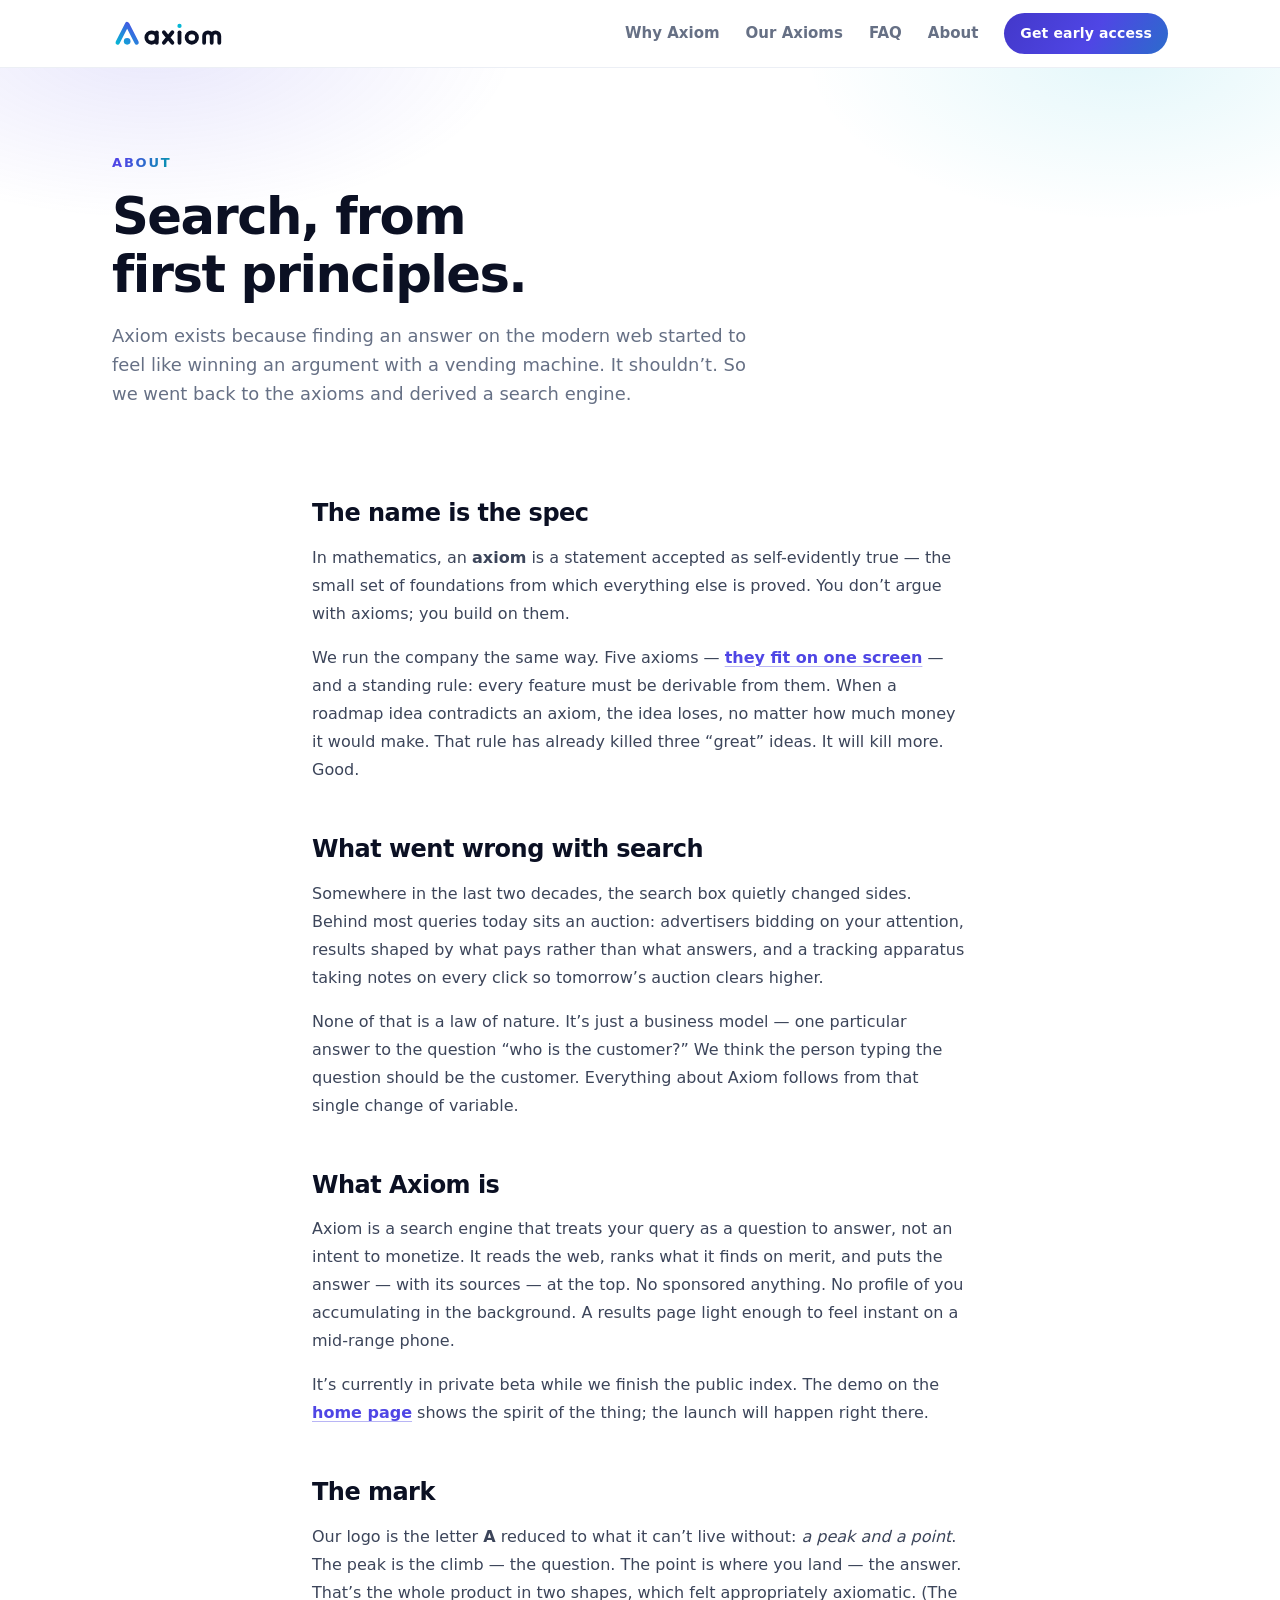
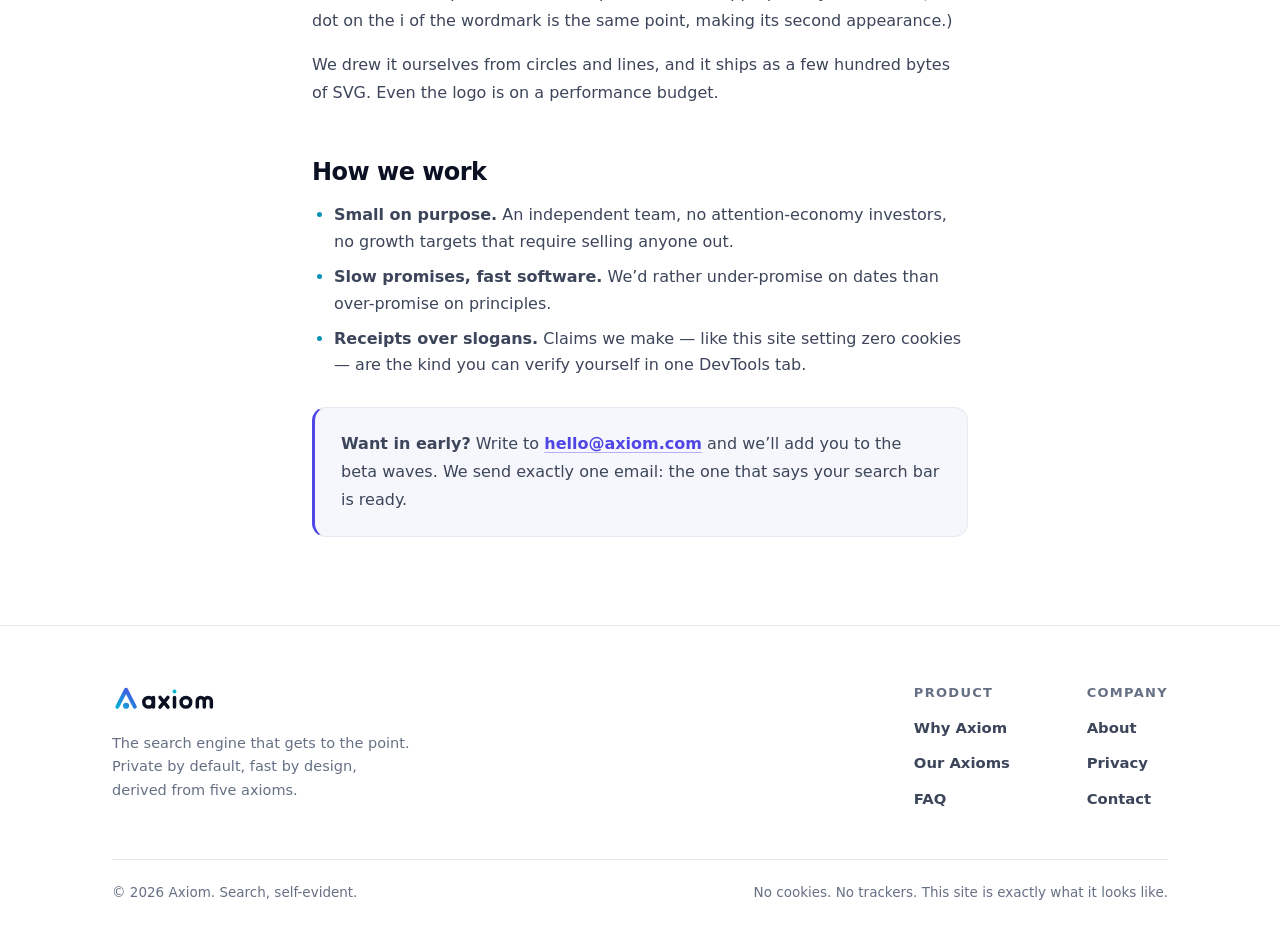
==== about/index.html @ 65737610 "Build axiom.com marketing site with original brand and SEO best practices - Original Axiom mark (a p" ====
<!DOCTYPE html>
<html lang="en">
<head>
  <meta charset="utf-8">
  <meta name="viewport" content="width=device-width, initial-scale=1">

  <title>About Axiom — Search Built From First Principles</title>
  <meta name="description" content="Axiom is a private search engine derived from five axioms: answers first, attention unsold, privacy by default, speed as respect, rank earned. Meet the idea.">
  <link rel="canonical" href="https://axiom.com/about/">
  <meta name="robots" content="index, follow, max-snippet:-1, max-image-preview:large">

  <meta name="theme-color" content="#ffffff" media="(prefers-color-scheme: light)">
  <meta name="theme-color" content="#0b1023" media="(prefers-color-scheme: dark)">

  <meta property="og:type" content="website">
  <meta property="og:site_name" content="Axiom">
  <meta property="og:locale" content="en_US">
  <meta property="og:url" content="https://axiom.com/about/">
  <meta property="og:title" content="About Axiom — Search Built From First Principles">
  <meta property="og:description" content="Axiom is a private search engine derived from five axioms: answers first, attention unsold, privacy by default, speed as respect, rank earned.">
  <meta property="og:image" content="https://axiom.com/assets/og-image.png">
  <meta property="og:image:width" content="1200">
  <meta property="og:image:height" content="630">
  <meta property="og:image:alt" content="Axiom logo — a peak with a point — and the tagline: the search engine that gets to the point.">
  <meta name="twitter:card" content="summary_large_image">
  <meta name="twitter:title" content="About Axiom — Search Built From First Principles">
  <meta name="twitter:description" content="A private search engine derived from five axioms. Meet the idea.">
  <meta name="twitter:image" content="https://axiom.com/assets/og-image.png">

  <link rel="icon" href="../assets/favicon.svg" type="image/svg+xml">
  <link rel="icon" href="../assets/favicon-32.png" type="image/png" sizes="32x32">
  <link rel="apple-touch-icon" href="../assets/apple-touch-icon.png">
  <link rel="manifest" href="../site.webmanifest">
  <link rel="search" href="../opensearch.xml" type="application/opensearchdescription+xml" title="Axiom">

  <link rel="stylesheet" href="../assets/site.css">

  <script type="application/ld+json">
  {
    "@context": "https://schema.org",
    "@graph": [
      {
        "@type": "AboutPage",
        "@id": "https://axiom.com/about/#webpage",
        "url": "https://axiom.com/about/",
        "name": "About Axiom — Search Built From First Principles",
        "description": "Axiom is a private search engine derived from five axioms: answers first, attention unsold, privacy by default, speed as respect, rank earned.",
        "isPartOf": { "@id": "https://axiom.com/#website" },
        "about": { "@id": "https://axiom.com/#org" }
      },
      {
        "@type": "BreadcrumbList",
        "itemListElement": [
          { "@type": "ListItem", "position": 1, "name": "Home", "item": "https://axiom.com/" },
          { "@type": "ListItem", "position": 2, "name": "About", "item": "https://axiom.com/about/" }
        ]
      }
    ]
  }
  </script>
</head>
<body>
  <a class="skip-link" href="#main">Skip to content</a>

  <header class="site-header">
    <div class="container">
      <a class="brand" href="../" aria-label="Axiom — home">
        <svg viewBox="0 0 238 57" aria-hidden="true" focusable="false">
          <defs>
            <linearGradient id="g-nav" x1="12" y1="52" x2="52" y2="8" gradientUnits="userSpaceOnUse">
              <stop offset="0" stop-color="#06b6d4"/><stop offset="1" stop-color="#4f46e5"/>
            </linearGradient>
          </defs>
          <path d="M12 47.5 L32 8.5 L52 47.5" fill="none" stroke="url(#g-nav)" stroke-width="9" stroke-linecap="round" stroke-linejoin="round"/>
          <circle cx="32" cy="45" r="7" fill="url(#g-nav)"/>
          <g fill="none" stroke="currentColor" stroke-width="8" stroke-linecap="round" stroke-linejoin="round" transform="translate(68.5 0)">
            <circle cx="15" cy="37" r="11"/><path d="M26 26 V48"/>
            <path d="M41 26 L59 48 M59 26 L41 48"/>
            <path d="M74 26 V48"/>
            <circle cx="100" cy="37" r="11"/>
            <path d="M126 48 V34 A8 8 0 0 1 142 34 V48 M142 34 A8 8 0 0 1 158 34 V48"/>
          </g>
          <circle cx="142.5" cy="12.5" r="4.5" fill="#06b6d4"/>
        </svg>
      </a>
      <nav class="site-nav" aria-label="Main">
        <a class="nav-link" href="../#why">Why Axiom</a>
        <a class="nav-link" href="../#axioms">Our Axioms</a>
        <a class="nav-link" href="../#faq">FAQ</a>
        <a class="nav-link" href="./" aria-current="page">About</a>
        <a class="btn btn-sm" href="../#cta">Get early access</a>
      </nav>
    </div>
  </header>

  <main id="main">
    <div class="page-hero">
      <div class="container">
        <p class="kicker">About</p>
        <h1>Search, from first principles.</h1>
        <p class="lede">Axiom exists because finding an answer on the modern web started to feel like winning an argument with a vending machine. It shouldn&rsquo;t. So we went back to the axioms and derived a search engine.</p>
      </div>
    </div>

    <div class="container prose">
      <h2>The name is the spec</h2>
      <p>In mathematics, an <strong>axiom</strong> is a statement accepted as self-evidently true — the small set of foundations from which everything else is proved. You don&rsquo;t argue with axioms; you build on them.</p>
      <p>We run the company the same way. Five axioms — <a href="../#axioms">they fit on one screen</a> — and a standing rule: every feature must be derivable from them. When a roadmap idea contradicts an axiom, the idea loses, no matter how much money it would make. That rule has already killed three &ldquo;great&rdquo; ideas. It will kill more. Good.</p>

      <h2>What went wrong with search</h2>
      <p>Somewhere in the last two decades, the search box quietly changed sides. Behind most queries today sits an auction: advertisers bidding on your attention, results shaped by what pays rather than what answers, and a tracking apparatus taking notes on every click so tomorrow&rsquo;s auction clears higher.</p>
      <p>None of that is a law of nature. It&rsquo;s just a business model — one particular answer to the question &ldquo;who is the customer?&rdquo; We think the person typing the question should be the customer. Everything about Axiom follows from that single change of variable.</p>

      <h2>What Axiom is</h2>
      <p>Axiom is a search engine that treats your query as a question to answer, not an intent to monetize. It reads the web, ranks what it finds on merit, and puts the answer — with its sources — at the top. No sponsored anything. No profile of you accumulating in the background. A results page light enough to feel instant on a mid-range phone.</p>
      <p>It&rsquo;s currently in private beta while we finish the public index. The demo on the <a href="../">home page</a> shows the spirit of the thing; the launch will happen right there.</p>

      <h2>The mark</h2>
      <p>Our logo is the letter <strong>A</strong> reduced to what it can&rsquo;t live without: <em>a peak and a point</em>. The peak is the climb — the question. The point is where you land — the answer. That&rsquo;s the whole product in two shapes, which felt appropriately axiomatic. (The dot on the i of the wordmark is the same point, making its second appearance.)</p>
      <p>We drew it ourselves from circles and lines, and it ships as a few hundred bytes of SVG. Even the logo is on a performance budget.</p>

      <h2>How we work</h2>
      <ul>
        <li><strong>Small on purpose.</strong> An independent team, no attention-economy investors, no growth targets that require selling anyone out.</li>
        <li><strong>Slow promises, fast software.</strong> We&rsquo;d rather under-promise on dates than over-promise on principles.</li>
        <li><strong>Receipts over slogans.</strong> Claims we make — like this site setting zero cookies — are the kind you can verify yourself in one DevTools tab.</li>
      </ul>

      <div class="callout">
        <p><strong>Want in early?</strong> Write to <a href="mailto:hello@axiom.com?subject=Early%20access%20to%20Axiom">hello@axiom.com</a> and we&rsquo;ll add you to the beta waves. We send exactly one email: the one that says your search bar is ready.</p>
      </div>
    </div>
  </main>

  <footer class="site-footer">
    <div class="container">
      <div class="footer-top">
        <div class="footer-brand">
          <a class="brand" href="../" aria-label="Axiom — home">
            <svg viewBox="0 0 238 57" aria-hidden="true" focusable="false">
              <defs>
                <linearGradient id="g-foot" x1="12" y1="52" x2="52" y2="8" gradientUnits="userSpaceOnUse">
                  <stop offset="0" stop-color="#06b6d4"/><stop offset="1" stop-color="#4f46e5"/>
                </linearGradient>
              </defs>
              <path d="M12 47.5 L32 8.5 L52 47.5" fill="none" stroke="url(#g-foot)" stroke-width="9" stroke-linecap="round" stroke-linejoin="round"/>
              <circle cx="32" cy="45" r="7" fill="url(#g-foot)"/>
              <g fill="none" stroke="currentColor" stroke-width="8" stroke-linecap="round" stroke-linejoin="round" transform="translate(68.5 0)">
                <circle cx="15" cy="37" r="11"/><path d="M26 26 V48"/>
                <path d="M41 26 L59 48 M59 26 L41 48"/>
                <path d="M74 26 V48"/>
                <circle cx="100" cy="37" r="11"/>
                <path d="M126 48 V34 A8 8 0 0 1 142 34 V48 M142 34 A8 8 0 0 1 158 34 V48"/>
              </g>
              <circle cx="142.5" cy="12.5" r="4.5" fill="#06b6d4"/>
            </svg>
          </a>
          <p>The search engine that gets to the point. Private by default, fast by design, derived from five axioms.</p>
        </div>
        <nav class="footer-cols" aria-label="Footer">
          <div class="footer-col">
            <h4>Product</h4>
            <ul>
              <li><a href="../#why">Why Axiom</a></li>
              <li><a href="../#axioms">Our Axioms</a></li>
              <li><a href="../#faq">FAQ</a></li>
            </ul>
          </div>
          <div class="footer-col">
            <h4>Company</h4>
            <ul>
              <li><a href="./">About</a></li>
              <li><a href="../privacy/">Privacy</a></li>
              <li><a href="mailto:hello@axiom.com">Contact</a></li>
            </ul>
          </div>
        </nav>
      </div>
      <div class="footer-bottom">
        <p>&copy; 2026 Axiom. Search, self-evident.</p>
        <p>No cookies. No trackers. This site is exactly what it looks like.</p>
      </div>
    </div>
  </footer>
</body>
</html>
---- assets/site.css ----
/* ==========================================================================
   Axiom — axiom.com
   One small stylesheet, no frameworks, no external fonts.
   ========================================================================== */

:root {
  --bg: #ffffff;
  --bg-soft: #f5f7fc;
  --surface: #ffffff;
  --ink: #0b1023;
  --text: #3c455a;
  --muted: #667085;
  --line: #e5e9f2;
  --dot-grid: rgba(11, 16, 35, 0.16);

  --brand-a: #4f46e5; /* indigo */
  --brand-b: #0891b2; /* cyan-600 (contrast-safe for text) */
  --brand-b-bright: #06b6d4;
  --grad: linear-gradient(120deg, var(--brand-a), var(--brand-b-bright));
  /* Buttons keep white text readable: mostly indigo, cyan only kisses the edge */
  --grad-btn: linear-gradient(120deg, #4338ca, #4f46e5 55%, #0891b2 145%);
  --grad-text: linear-gradient(105deg, var(--brand-a) 20%, var(--brand-b) 90%);

  --ring: rgba(79, 70, 229, 0.28);
  --shadow-sm: 0 1px 2px rgba(11, 16, 35, 0.05);
  --shadow-md: 0 10px 34px rgba(11, 16, 35, 0.09);
  --shadow-brand: 0 10px 28px rgba(79, 70, 229, 0.28);

  --radius: 20px;
  --radius-pill: 999px;
  --header-h: 68px;

  --font: ui-sans-serif, system-ui, -apple-system, "Segoe UI", Roboto,
    "Helvetica Neue", Arial, sans-serif;
  --font-mono: ui-monospace, "SF Mono", SFMono-Regular, Menlo, Consolas,
    "Liberation Mono", monospace;

  color-scheme: light dark;
}

@media (prefers-color-scheme: dark) {
  :root {
    --bg: #0b1023;
    --bg-soft: #0e1530;
    --surface: #121a38;
    --ink: #f0f4fb;
    --text: #b9c3d8;
    --muted: #8b96ad;
    --line: #222c50;
    --dot-grid: rgba(148, 163, 184, 0.28);

    --brand-b: #22d3ee; /* brighten for dark bg */
    --grad-text: linear-gradient(105deg, #818cf8 10%, #22d3ee 90%);

    --ring: rgba(129, 140, 248, 0.35);
    --shadow-sm: 0 1px 2px rgba(0, 0, 0, 0.4);
    --shadow-md: 0 12px 40px rgba(0, 0, 0, 0.45);
    --shadow-brand: 0 10px 30px rgba(34, 211, 238, 0.16);
  }
}

/* Base ------------------------------------------------------------------- */

*,
*::before,
*::after {
  box-sizing: border-box;
}

html {
  -webkit-text-size-adjust: 100%;
}

@media (prefers-reduced-motion: no-preference) {
  html {
    scroll-behavior: smooth;
  }
}

body {
  margin: 0;
  background: var(--bg);
  color: var(--text);
  font-family: var(--font);
  font-size: 16px;
  line-height: 1.6;
  text-rendering: optimizeLegibility;
  -webkit-font-smoothing: antialiased;
}

h1, h2, h3, h4 {
  margin: 0;
  color: var(--ink);
  line-height: 1.15;
  letter-spacing: -0.022em;
  text-wrap: balance;
}

p {
  margin: 0;
}

a {
  color: inherit;
  text-decoration: none;
}

img, svg {
  display: block;
  max-width: 100%;
}

::selection {
  background: rgba(79, 70, 229, 0.18);
}

:focus-visible {
  outline: 2.5px solid var(--brand-a);
  outline-offset: 2px;
  border-radius: 6px;
}

section {
  scroll-margin-top: calc(var(--header-h) + 16px);
}

.container {
  max-width: 1120px;
  margin-inline: auto;
  padding-inline: clamp(20px, 5vw, 32px);
}

.sr-only {
  position: absolute;
  width: 1px;
  height: 1px;
  padding: 0;
  margin: -1px;
  overflow: hidden;
  clip: rect(0 0 0 0);
  white-space: nowrap;
  border: 0;
}

.skip-link {
  position: absolute;
  left: 16px;
  top: -48px;
  z-index: 100;
  background: var(--ink);
  color: var(--bg);
  padding: 10px 16px;
  border-radius: 10px;
  font-weight: 600;
  transition: top 0.15s ease;
}

.skip-link:focus {
  top: 12px;
}

/* Header ----------------------------------------------------------------- */

.site-header {
  position: sticky;
  top: 0;
  z-index: 50;
  height: var(--header-h);
  display: flex;
  align-items: center;
  background: color-mix(in srgb, var(--bg) 78%, transparent);
  -webkit-backdrop-filter: saturate(1.4) blur(12px);
  backdrop-filter: saturate(1.4) blur(12px);
  border-bottom: 1px solid color-mix(in srgb, var(--line) 72%, transparent);
}

.site-header .container {
  width: 100%;
  display: flex;
  align-items: center;
  justify-content: space-between;
  gap: 24px;
}

.brand {
  display: inline-flex;
  align-items: center;
  color: var(--ink);
}

.brand svg {
  height: 27px;
  width: auto;
}

.site-nav {
  display: flex;
  align-items: center;
  gap: 26px;
}

.site-nav .nav-link {
  font-size: 15px;
  font-weight: 600;
  color: var(--muted);
  transition: color 0.15s ease;
}

.site-nav .nav-link:hover {
  color: var(--ink);
}

@media (max-width: 720px) {
  .site-nav .nav-link {
    display: none; /* all destinations remain reachable via footer + in-page links */
  }
}

/* Buttons ---------------------------------------------------------------- */

.btn {
  display: inline-flex;
  align-items: center;
  justify-content: center;
  gap: 8px;
  padding: 12px 22px;
  border: 0;
  border-radius: var(--radius-pill);
  background: var(--grad-btn);
  color: #fff;
  font-family: inherit;
  font-size: 15.5px;
  font-weight: 650;
  letter-spacing: 0.01em;
  cursor: pointer;
  transition: transform 0.15s ease, box-shadow 0.2s ease, filter 0.2s ease;
}

.btn:hover {
  transform: translateY(-1px);
  box-shadow: var(--shadow-brand);
  filter: saturate(1.08);
}

.btn:active {
  transform: translateY(0);
}

.btn-sm {
  padding: 9px 16px;
  font-size: 14px;
}

.btn-ghost {
  background: transparent;
  color: var(--ink);
  border: 1.5px solid var(--line);
}

.btn-ghost:hover {
  box-shadow: none;
  border-color: color-mix(in srgb, var(--brand-a) 45%, var(--line));
}

.btn-light {
  background: #fff;
  color: #1e1b4b;
}

/* Hero ------------------------------------------------------------------- */

.hero {
  position: relative;
  padding: clamp(64px, 11vh, 112px) 0 88px;
  overflow: clip;
}

.hero::before {
  content: "";
  position: absolute;
  inset: 0;
  background-image: radial-gradient(circle, var(--dot-grid) 1.4px, transparent 1.4px);
  background-size: 26px 26px;
  -webkit-mask-image: radial-gradient(90% 75% at 50% 0%, #000 25%, transparent 78%);
  mask-image: radial-gradient(90% 75% at 50% 0%, #000 25%, transparent 78%);
  opacity: 0.5;
  pointer-events: none;
}

.hero::after {
  content: "";
  position: absolute;
  inset: 0;
  background:
    radial-gradient(640px 320px at 16% -4%, rgba(79, 70, 229, 0.16), transparent 70%),
    radial-gradient(560px 300px at 84% 0%, rgba(6, 182, 212, 0.14), transparent 70%);
  pointer-events: none;
}

.hero .container {
  position: relative;
  z-index: 1;
  display: flex;
  flex-direction: column;
  align-items: center;
  text-align: center;
}

.hero-badge {
  display: inline-flex;
  align-items: center;
  gap: 8px;
  padding: 7px 14px;
  border: 1px solid var(--line);
  border-radius: var(--radius-pill);
  background: color-mix(in srgb, var(--surface) 70%, transparent);
  font-size: 13.5px;
  font-weight: 600;
  color: var(--muted);
}

.hero-badge .pulse {
  width: 8px;
  height: 8px;
  border-radius: 50%;
  background: var(--brand-b-bright);
  box-shadow: 0 0 0 0 rgba(6, 182, 212, 0.5);
}

@media (prefers-reduced-motion: no-preference) {
  .hero-badge .pulse {
    animation: pulse 2.4s ease-out infinite;
  }

  @keyframes pulse {
    0% { box-shadow: 0 0 0 0 rgba(6, 182, 212, 0.45); }
    70% { box-shadow: 0 0 0 9px rgba(6, 182, 212, 0); }
    100% { box-shadow: 0 0 0 0 rgba(6, 182, 212, 0); }
  }
}

.hero h1 {
  margin-top: 22px;
  max-width: 17ch;
  font-size: clamp(2.55rem, 6.4vw, 4.35rem);
  font-weight: 800;
  letter-spacing: -0.035em;
  line-height: 1.05;
}

.grad-text {
  background: var(--grad-text);
  -webkit-background-clip: text;
  background-clip: text;
  color: transparent;
}

.hero-sub {
  margin-top: 20px;
  max-width: 640px;
  font-size: clamp(1.05rem, 1.6vw, 1.2rem);
  line-height: 1.65;
  color: var(--muted);
}

/* Search demo ------------------------------------------------------------ */

.search-wrap {
  width: 100%;
  max-width: 680px;
  margin-top: 38px;
}

.searchbar {
  display: flex;
  align-items: center;
  gap: 10px;
  padding: 8px 8px 8px 22px;
  background: var(--surface);
  border: 1.5px solid var(--line);
  border-radius: var(--radius-pill);
  box-shadow: var(--shadow-md);
  transition: border-color 0.15s ease, box-shadow 0.2s ease;
}

.searchbar:focus-within {
  border-color: var(--brand-a);
  box-shadow: 0 0 0 5px var(--ring), var(--shadow-md);
}

.searchbar .glyph {
  flex: none;
  width: 21px;
  height: 21px;
}

.searchbar input {
  flex: 1;
  min-width: 0;
  border: 0;
  background: transparent;
  font: inherit;
  font-size: 17px;
  color: var(--ink);
  outline: none;
  padding: 10px 0;
}

.searchbar input::placeholder {
  color: var(--muted);
}

.chips {
  display: flex;
  flex-wrap: wrap;
  justify-content: center;
  gap: 10px;
  margin-top: 18px;
  padding: 0;
  list-style: none;
}

.chip {
  padding: 8px 15px;
  border: 1px solid var(--line);
  border-radius: var(--radius-pill);
  background: color-mix(in srgb, var(--surface) 82%, transparent);
  color: var(--muted);
  font-family: inherit;
  font-size: 13.8px;
  font-weight: 600;
  cursor: pointer;
  transition: color 0.15s ease, border-color 0.15s ease, transform 0.15s ease;
}

.chip:hover {
  color: var(--ink);
  border-color: color-mix(in srgb, var(--brand-a) 50%, var(--line));
  transform: translateY(-1px);
}

.answer {
  margin-top: 22px;
  text-align: left;
  background: var(--surface);
  border: 1px solid var(--line);
  border-radius: var(--radius);
  box-shadow: var(--shadow-md);
  overflow: hidden;
}

.answer[hidden] {
  display: none;
}

.answer-accent {
  height: 3px;
  background: var(--grad);
}

.answer-body {
  padding: 22px 26px 20px;
}

.answer-meta {
  display: flex;
  align-items: center;
  gap: 9px;
  font-size: 12.5px;
  font-weight: 700;
  letter-spacing: 0.09em;
  text-transform: uppercase;
  color: var(--brand-b);
}

.answer-meta svg {
  width: 15px;
  height: 15px;
}

.answer-text {
  margin-top: 12px;
  font-size: 16.5px;
  line-height: 1.65;
  color: var(--text);
}

.answer-text strong {
  color: var(--ink);
}

.answer-foot {
  margin-top: 16px;
  padding-top: 14px;
  border-top: 1px dashed var(--line);
  font-family: var(--font-mono);
  font-size: 12.5px;
  color: var(--muted);
}

@media (prefers-reduced-motion: no-preference) {
  .answer.pop {
    animation: rise 0.28s ease both;
  }

  @keyframes rise {
    from { opacity: 0; transform: translateY(10px); }
    to { opacity: 1; transform: none; }
  }
}

/* Sections --------------------------------------------------------------- */

.section {
  padding: 96px 0;
}

.section-soft {
  background: var(--bg-soft);
  border-block: 1px solid color-mix(in srgb, var(--line) 65%, transparent);
}

.kicker {
  display: inline-block;
  font-size: 13px;
  font-weight: 750;
  letter-spacing: 0.14em;
  text-transform: uppercase;
  background: var(--grad-text);
  -webkit-background-clip: text;
  background-clip: text;
  color: transparent;
}

.section-head {
  max-width: 720px;
}

.section-head h2 {
  margin-top: 12px;
  font-size: clamp(1.8rem, 3.6vw, 2.55rem);
  font-weight: 800;
}

.section-head p {
  margin-top: 14px;
  font-size: 1.06rem;
  color: var(--muted);
}

.center .section-head {
  margin-inline: auto;
  text-align: center;
}

/* Feature cards ---------------------------------------------------------- */

.grid {
  display: grid;
  grid-template-columns: repeat(auto-fit, minmax(238px, 1fr));
  gap: 20px;
  margin-top: 48px;
}

.card {
  background: var(--surface);
  border: 1px solid var(--line);
  border-radius: var(--radius);
  padding: 28px 26px;
  box-shadow: var(--shadow-sm);
  transition: transform 0.18s ease, box-shadow 0.22s ease, border-color 0.18s ease;
}

.card:hover {
  transform: translateY(-3px);
  box-shadow: var(--shadow-md);
  border-color: color-mix(in srgb, var(--brand-a) 26%, var(--line));
}

.card-icon {
  width: 42px;
  height: 42px;
  display: grid;
  place-items: center;
  border-radius: 12px;
  background: color-mix(in srgb, var(--brand-a) 10%, var(--surface));
  border: 1px solid color-mix(in srgb, var(--brand-a) 22%, var(--line));
  color: var(--brand-a);
}

@media (prefers-color-scheme: dark) {
  .card-icon {
    color: #a5b4fc;
  }
}

.card-icon svg {
  width: 22px;
  height: 22px;
}

.card h3 {
  margin-top: 18px;
  font-size: 1.14rem;
  font-weight: 700;
}

.card p {
  margin-top: 9px;
  font-size: 15.3px;
  color: var(--muted);
}

/* The Axioms ------------------------------------------------------------- */

.axioms {
  margin: 52px auto 0;
  max-width: 780px;
  padding: 0;
  list-style: none;
  counter-reset: axiom;
}

.axioms li {
  display: grid;
  grid-template-columns: 92px 1fr;
  gap: 18px;
  padding: 30px 0;
  border-top: 1px solid var(--line);
}

.axioms li:last-child {
  border-bottom: 1px solid var(--line);
}

.axioms li::before {
  counter-increment: axiom;
  content: "0" counter(axiom);
  font-size: 2.35rem;
  font-weight: 800;
  letter-spacing: -0.04em;
  line-height: 1;
  background: var(--grad-text);
  -webkit-background-clip: text;
  background-clip: text;
  color: transparent;
}

.axioms h3 {
  font-size: 1.22rem;
  font-weight: 750;
}

.axioms p {
  margin-top: 8px;
  color: var(--muted);
  font-size: 15.8px;
  max-width: 56ch;
}

@media (max-width: 560px) {
  .axioms li {
    grid-template-columns: 1fr;
    gap: 10px;
  }
}

/* CTA band --------------------------------------------------------------- */

.cta {
  position: relative;
  overflow: hidden;
  border-radius: 28px;
  padding: clamp(44px, 7vw, 72px) clamp(24px, 6vw, 72px);
  background:
    radial-gradient(720px 340px at 85% 115%, rgba(34, 211, 238, 0.4), transparent 65%),
    linear-gradient(118deg, #4338ca, #4f46e5 45%, #0e7490);
  color: #e8ecff;
  text-align: center;
  box-shadow: var(--shadow-md);
}

.cta::before {
  content: "";
  position: absolute;
  inset: 0;
  background-image: radial-gradient(circle, rgba(255, 255, 255, 0.16) 1.3px, transparent 1.3px);
  background-size: 24px 24px;
  -webkit-mask-image: radial-gradient(80% 100% at 50% 0%, #000 10%, transparent 80%);
  mask-image: radial-gradient(80% 100% at 50% 0%, #000 10%, transparent 80%);
  pointer-events: none;
}

.cta > * {
  position: relative;
}

.cta h2 {
  color: #fff;
  font-size: clamp(1.8rem, 4vw, 2.6rem);
  font-weight: 800;
  letter-spacing: -0.03em;
}

.cta p {
  margin: 14px auto 0;
  max-width: 52ch;
  color: rgba(232, 236, 255, 0.85);
  font-size: 1.05rem;
}

.cta-actions {
  margin-top: 30px;
  display: flex;
  flex-wrap: wrap;
  justify-content: center;
  gap: 14px;
}

.cta .btn-light:hover {
  box-shadow: 0 12px 30px rgba(0, 0, 0, 0.25);
}

.cta .btn-outline {
  background: transparent;
  color: #fff;
  border: 1.5px solid rgba(255, 255, 255, 0.55);
}

.cta .btn-outline:hover {
  border-color: #fff;
  box-shadow: none;
}

/* FAQ -------------------------------------------------------------------- */

.faq-list {
  max-width: 780px;
  margin: 40px auto 0;
}

.faq-list details {
  border-bottom: 1px solid var(--line);
}

.faq-list details:first-child {
  border-top: 1px solid var(--line);
}

.faq-list summary {
  position: relative;
  list-style: none;
  cursor: pointer;
  padding: 21px 44px 21px 2px;
  font-size: 1.07rem;
  font-weight: 650;
  color: var(--ink);
}

.faq-list summary::-webkit-details-marker {
  display: none;
}

.faq-list summary::after {
  content: "";
  position: absolute;
  right: 8px;
  top: 50%;
  width: 12px;
  height: 12px;
  translate: 0 -50%;
  background:
    linear-gradient(var(--brand-a), var(--brand-a)) center/12px 2px no-repeat,
    linear-gradient(var(--brand-a), var(--brand-a)) center/2px 12px no-repeat;
  transition: transform 0.2s ease;
}

.faq-list details[open] summary::after {
  transform: rotate(45deg);
}

.faq-list .faq-a {
  padding: 0 2px 22px;
  color: var(--muted);
  font-size: 15.8px;
  max-width: 68ch;
}

/* Footer ----------------------------------------------------------------- */

.site-footer {
  border-top: 1px solid var(--line);
  padding: 60px 0 36px;
  background: var(--bg);
}

.footer-top {
  display: flex;
  flex-wrap: wrap;
  justify-content: space-between;
  gap: 40px;
}

.footer-brand {
  max-width: 300px;
}

.footer-brand svg {
  height: 25px;
  width: auto;
}

.footer-brand p {
  margin-top: 14px;
  font-size: 14.5px;
  color: var(--muted);
}

.footer-cols {
  display: flex;
  flex-wrap: wrap;
  gap: clamp(36px, 6vw, 84px);
}

.footer-col h4 {
  font-size: 13px;
  font-weight: 750;
  letter-spacing: 0.1em;
  text-transform: uppercase;
  color: var(--muted);
}

.footer-col ul {
  margin: 14px 0 0;
  padding: 0;
  list-style: none;
}

.footer-col li + li {
  margin-top: 10px;
}

.footer-col a {
  font-size: 14.8px;
  font-weight: 550;
  color: var(--text);
  transition: color 0.15s ease;
}

.footer-col a:hover {
  color: var(--brand-a);
}

.footer-bottom {
  margin-top: 48px;
  padding-top: 22px;
  border-top: 1px solid var(--line);
  display: flex;
  flex-wrap: wrap;
  justify-content: space-between;
  gap: 12px;
  font-size: 13.5px;
  color: var(--muted);
}

/* Inner pages (about, privacy) ------------------------------------------- */

.page-hero {
  position: relative;
  padding: clamp(56px, 9vh, 92px) 0 40px;
  overflow: clip;
}

.page-hero::after {
  content: "";
  position: absolute;
  inset: 0;
  background:
    radial-gradient(520px 260px at 12% -8%, rgba(79, 70, 229, 0.13), transparent 70%),
    radial-gradient(460px 240px at 88% -4%, rgba(6, 182, 212, 0.11), transparent 70%);
  pointer-events: none;
}

.page-hero .container {
  position: relative;
  z-index: 1;
}

.page-hero h1 {
  margin-top: 12px;
  font-size: clamp(2.1rem, 4.6vw, 3.2rem);
  font-weight: 800;
  letter-spacing: -0.03em;
  max-width: 22ch;
}

.page-hero .lede {
  margin-top: 18px;
  max-width: 640px;
  font-size: 1.12rem;
  color: var(--muted);
}

.prose {
  max-width: 720px;
  padding-bottom: 88px;
}

.prose h2 {
  margin-top: 52px;
  font-size: 1.5rem;
  font-weight: 750;
}

.prose h3 {
  margin-top: 32px;
  font-size: 1.15rem;
  font-weight: 700;
}

.prose p {
  margin-top: 16px;
  line-height: 1.75;
}

.prose ul {
  margin: 16px 0 0;
  padding-left: 22px;
}

.prose li {
  margin-top: 9px;
  line-height: 1.65;
}

.prose li::marker {
  color: var(--brand-b);
}

.prose a {
  color: var(--brand-a);
  font-weight: 600;
  text-decoration: underline;
  text-decoration-color: color-mix(in srgb, var(--brand-a) 40%, transparent);
  text-underline-offset: 3px;
}

.prose a:hover {
  text-decoration-color: var(--brand-a);
}

@media (prefers-color-scheme: dark) {
  .prose a {
    color: #a5b4fc;
  }
}

.prose .callout {
  margin-top: 28px;
  padding: 22px 26px;
  border: 1px solid var(--line);
  border-left: 3px solid var(--brand-a);
  border-radius: 14px;
  background: var(--bg-soft);
}

.prose .callout p {
  margin-top: 0;
}

.updated {
  font-size: 13.5px;
  color: var(--muted);
  font-family: var(--font-mono);
}

/* 404 -------------------------------------------------------------------- */

.notfound {
  min-height: calc(100svh - var(--header-h));
  display: flex;
  align-items: center;
  text-align: center;
}

.notfound .container {
  display: flex;
  flex-direction: column;
  align-items: center;
  padding-block: 72px;
}

.notfound .code {
  font-size: clamp(5rem, 16vw, 8.5rem);
  font-weight: 800;
  letter-spacing: -0.05em;
  line-height: 1;
  background: var(--grad-text);
  -webkit-background-clip: text;
  background-clip: text;
  color: transparent;
}

.notfound h1 {
  margin-top: 10px;
  font-size: clamp(1.5rem, 3.5vw, 2.1rem);
}

.notfound p {
  margin-top: 14px;
  max-width: 46ch;
  color: var(--muted);
}

.notfound .btn {
  margin-top: 28px;
}

/* Motion safety ----------------------------------------------------------- */

@media (prefers-reduced-motion: reduce) {
  *,
  *::before,
  *::after {
    animation-duration: 0.01ms !important;
    animation-iteration-count: 1 !important;
    transition-duration: 0.01ms !important;
  }
}
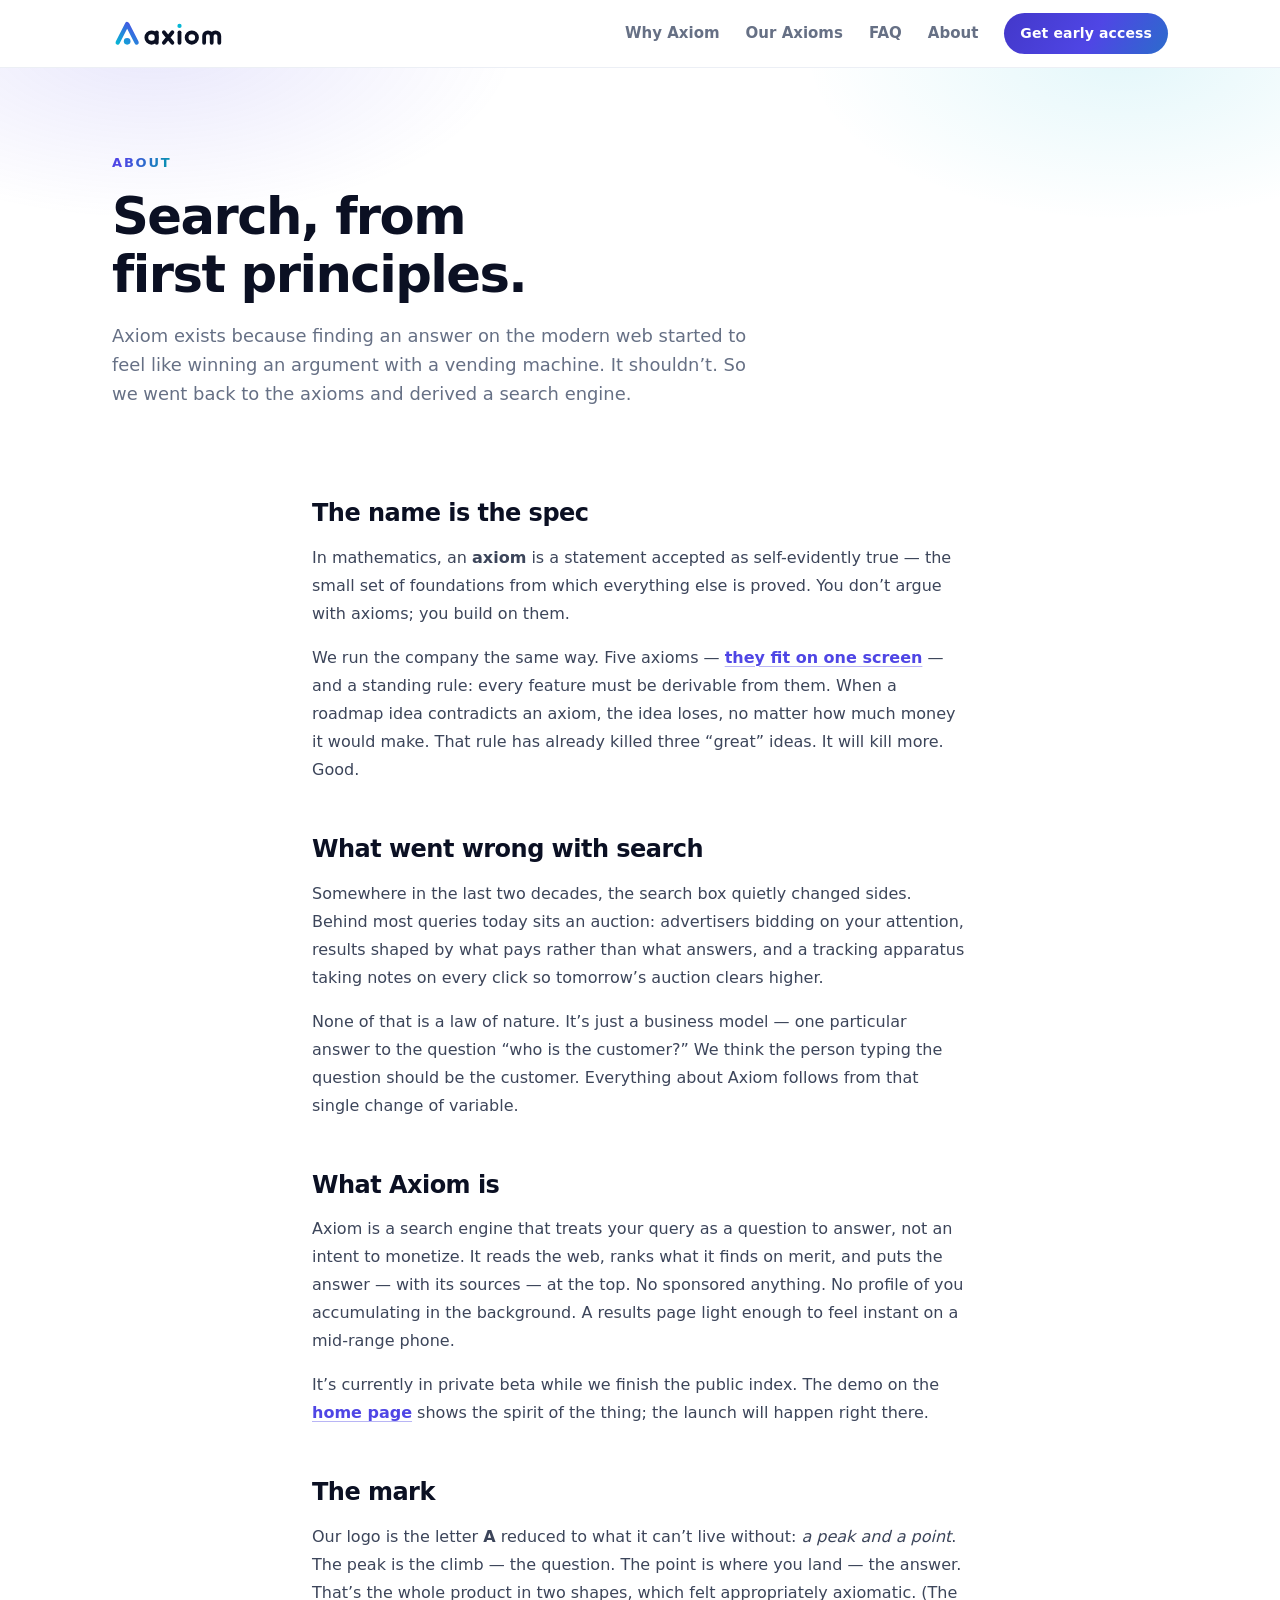
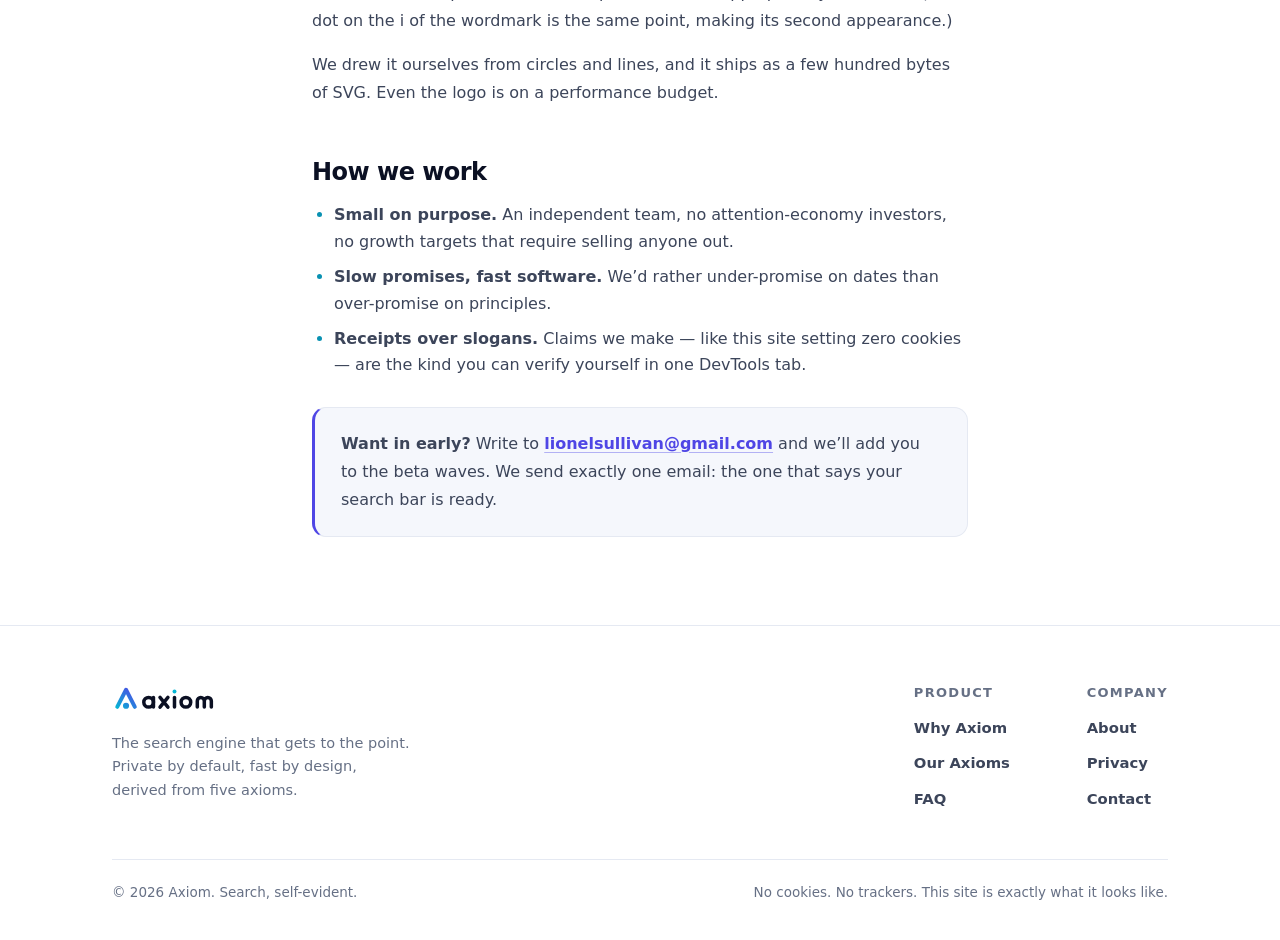
==== commit 4bffefe5: "Route contact email to lionelsullivan@gmail.com" ====
--- a/about/index.html
+++ b/about/index.html
@@ -127,7 +127,7 @@
       </ul>
 
       <div class="callout">
-        <p><strong>Want in early?</strong> Write to <a href="mailto:hello@axiom.com?subject=Early%20access%20to%20Axiom">hello@axiom.com</a> and we&rsquo;ll add you to the beta waves. We send exactly one email: the one that says your search bar is ready.</p>
+        <p><strong>Want in early?</strong> Write to <a href="mailto:lionelsullivan@gmail.com?subject=Early%20access%20to%20Axiom">lionelsullivan@gmail.com</a> and we&rsquo;ll add you to the beta waves. We send exactly one email: the one that says your search bar is ready.</p>
       </div>
     </div>
   </main>
@@ -171,7 +171,7 @@
             <ul>
               <li><a href="./">About</a></li>
               <li><a href="../privacy/">Privacy</a></li>
-              <li><a href="mailto:hello@axiom.com">Contact</a></li>
+              <li><a href="mailto:lionelsullivan@gmail.com">Contact</a></li>
             </ul>
           </div>
         </nav>
--- a/assets/site.css
+++ b/assets/site.css
@@ -498,6 +498,51 @@
   color: var(--muted);
 }
 
+.answer-text .hit-title {
+  color: var(--ink);
+  font-weight: 700;
+  text-decoration: underline;
+  text-decoration-color: color-mix(in srgb, var(--brand-a) 45%, transparent);
+  text-underline-offset: 3px;
+}
+
+.answer-text .hit-title:hover {
+  text-decoration-color: var(--brand-a);
+}
+
+.more-label {
+  margin-top: 12px;
+  font-size: 12px;
+  font-weight: 700;
+  letter-spacing: 0.08em;
+  text-transform: uppercase;
+  color: var(--muted);
+}
+
+.more-hits {
+  margin: 6px 0 0;
+  padding: 0;
+  list-style: none;
+}
+
+.more-hits li {
+  margin-top: 5px;
+  font-size: 14.5px;
+}
+
+.more-hits a {
+  color: var(--text);
+  font-weight: 600;
+  text-decoration: underline;
+  text-decoration-color: var(--line);
+  text-underline-offset: 3px;
+}
+
+.more-hits a:hover {
+  color: var(--brand-a);
+  text-decoration-color: var(--brand-a);
+}
+
 @media (prefers-reduced-motion: no-preference) {
   .answer.pop {
     animation: rise 0.28s ease both;
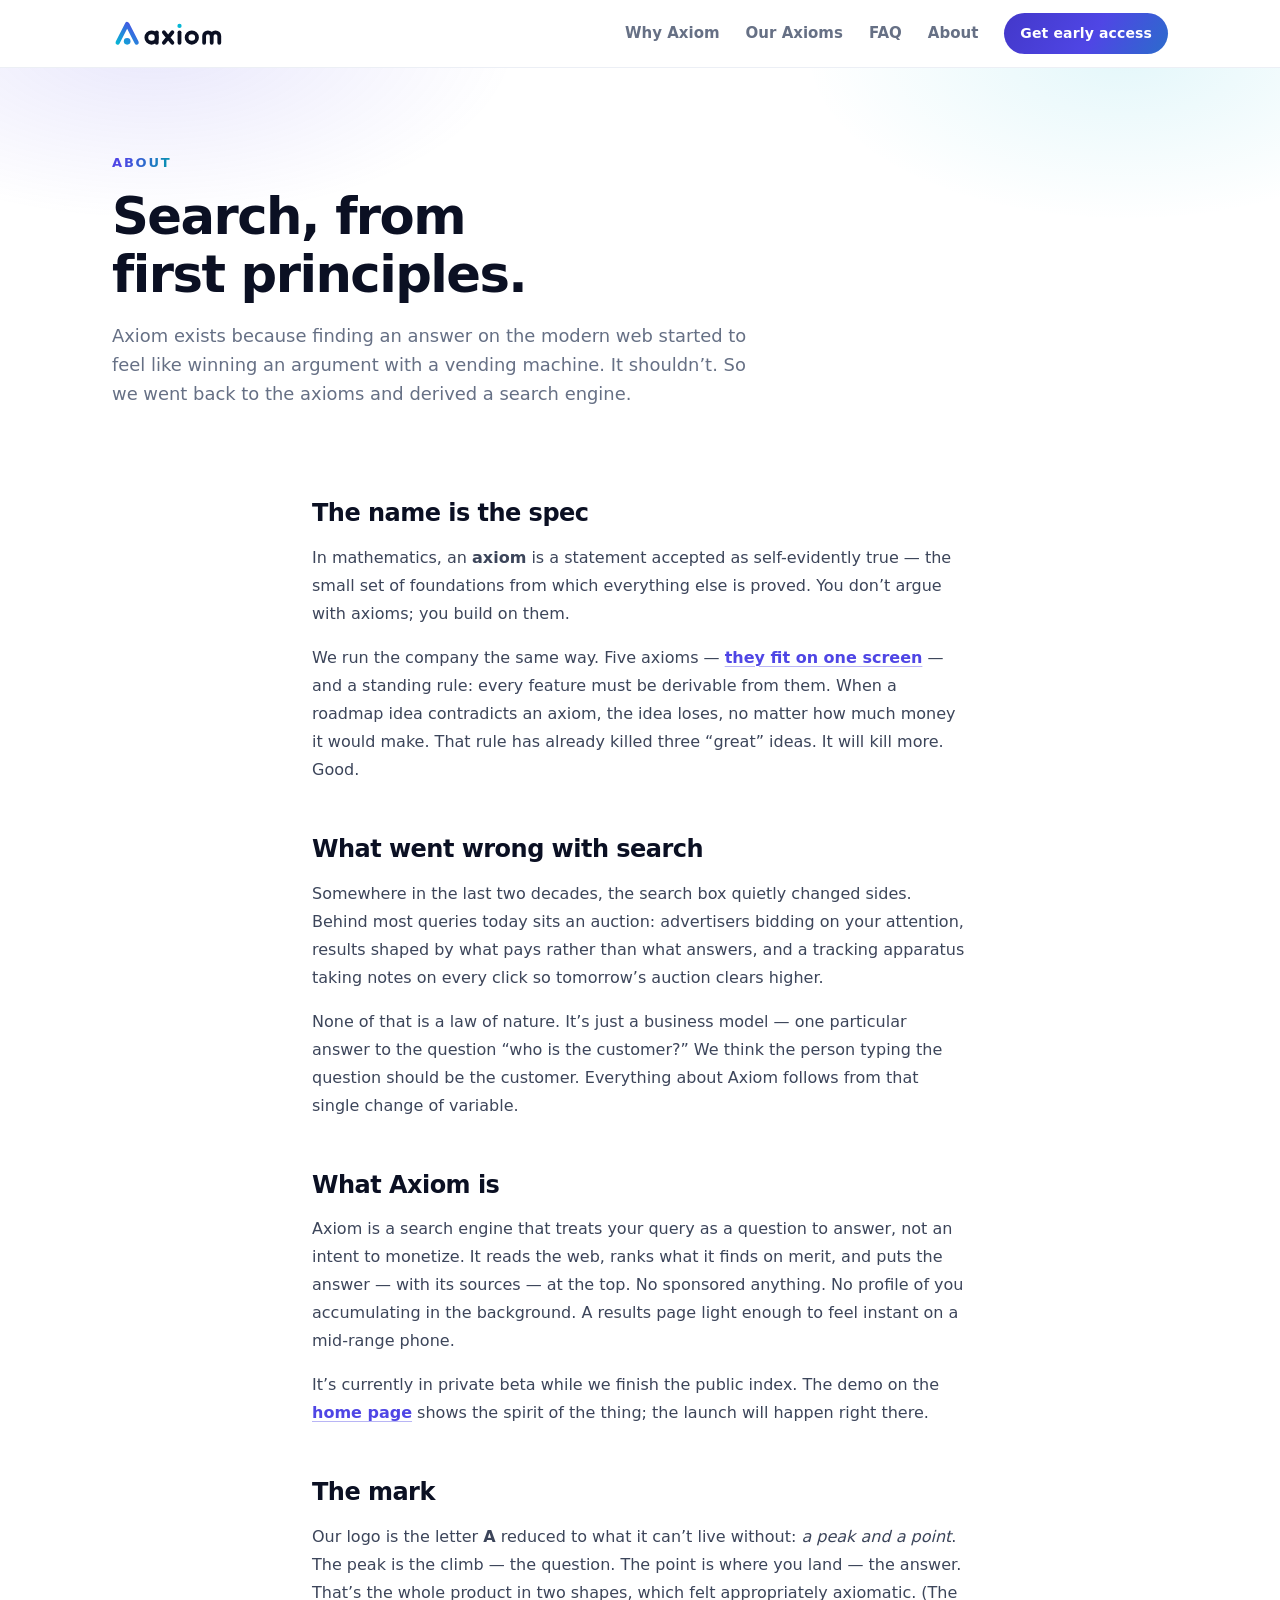
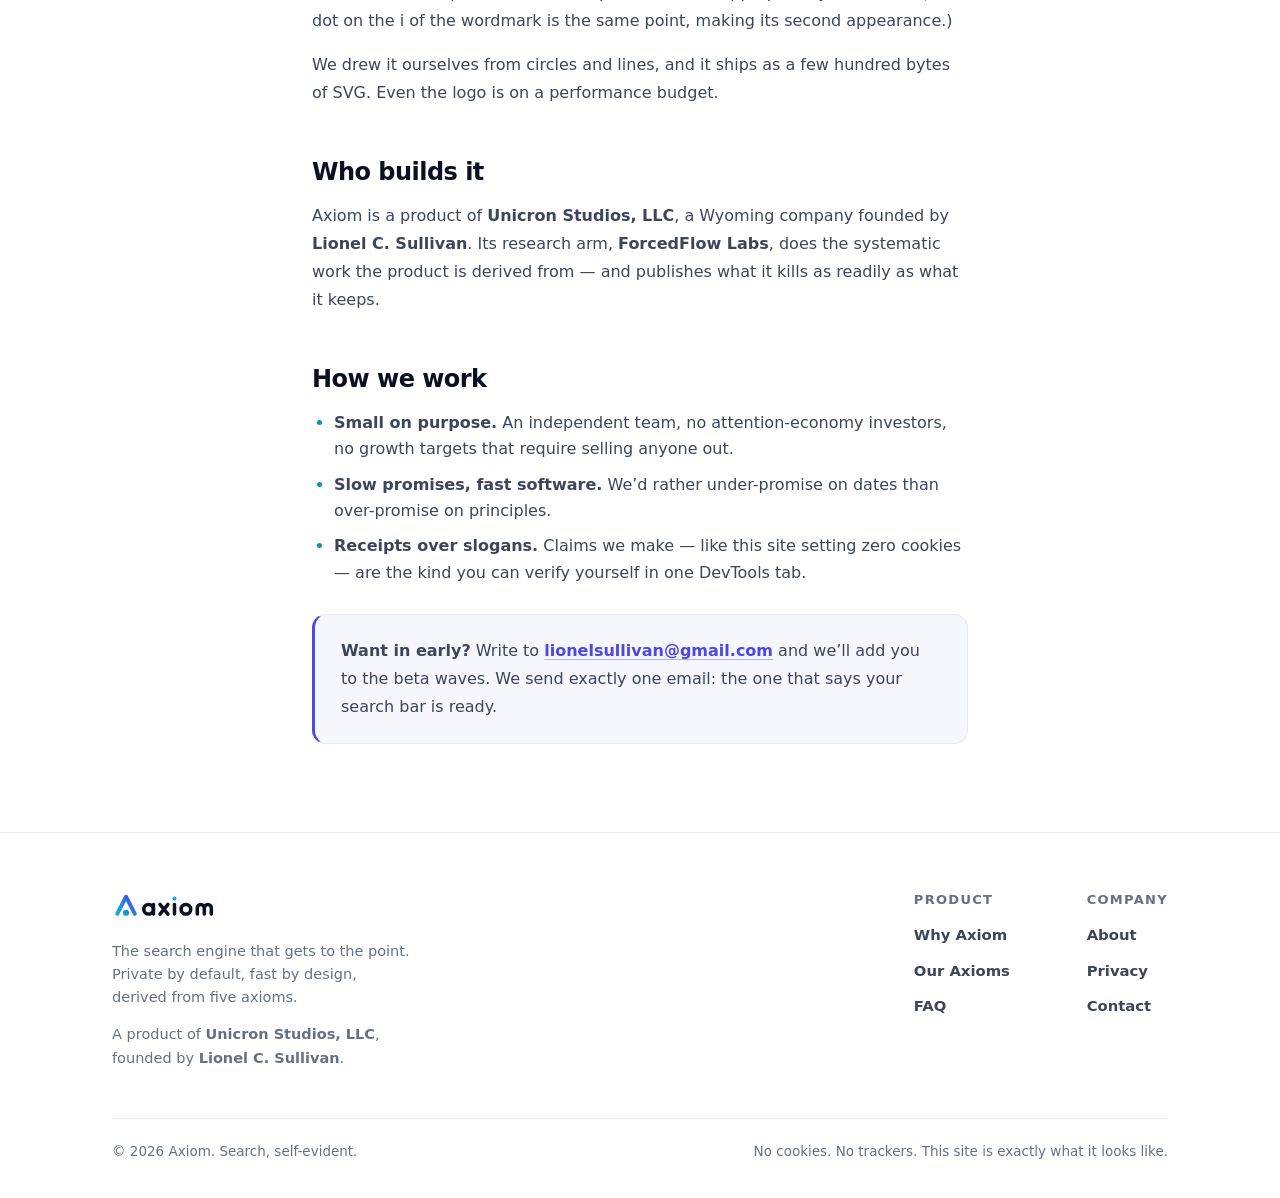
==== commit 6800ea87: "Point site at axiom.inc; credit Unicron Studios and founder" ====
--- a/about/index.html
+++ b/about/index.html
@@ -6,7 +6,7 @@
 
   <title>About Axiom — Search Built From First Principles</title>
   <meta name="description" content="Axiom is a private search engine derived from five axioms: answers first, attention unsold, privacy by default, speed as respect, rank earned. Meet the idea.">
-  <link rel="canonical" href="https://axiom.com/about/">
+  <link rel="canonical" href="https://axiom.inc/about/">
   <meta name="robots" content="index, follow, max-snippet:-1, max-image-preview:large">
 
   <meta name="theme-color" content="#ffffff" media="(prefers-color-scheme: light)">
@@ -15,17 +15,17 @@
   <meta property="og:type" content="website">
   <meta property="og:site_name" content="Axiom">
   <meta property="og:locale" content="en_US">
-  <meta property="og:url" content="https://axiom.com/about/">
+  <meta property="og:url" content="https://axiom.inc/about/">
   <meta property="og:title" content="About Axiom — Search Built From First Principles">
   <meta property="og:description" content="Axiom is a private search engine derived from five axioms: answers first, attention unsold, privacy by default, speed as respect, rank earned.">
-  <meta property="og:image" content="https://axiom.com/assets/og-image.png">
+  <meta property="og:image" content="https://axiom.inc/assets/og-image.png">
   <meta property="og:image:width" content="1200">
   <meta property="og:image:height" content="630">
   <meta property="og:image:alt" content="Axiom logo — a peak with a point — and the tagline: the search engine that gets to the point.">
   <meta name="twitter:card" content="summary_large_image">
   <meta name="twitter:title" content="About Axiom — Search Built From First Principles">
   <meta name="twitter:description" content="A private search engine derived from five axioms. Meet the idea.">
-  <meta name="twitter:image" content="https://axiom.com/assets/og-image.png">
+  <meta name="twitter:image" content="https://axiom.inc/assets/og-image.png">
 
   <link rel="icon" href="../assets/favicon.svg" type="image/svg+xml">
   <link rel="icon" href="../assets/favicon-32.png" type="image/png" sizes="32x32">
@@ -41,18 +41,18 @@
     "@graph": [
       {
         "@type": "AboutPage",
-        "@id": "https://axiom.com/about/#webpage",
-        "url": "https://axiom.com/about/",
+        "@id": "https://axiom.inc/about/#webpage",
+        "url": "https://axiom.inc/about/",
         "name": "About Axiom — Search Built From First Principles",
         "description": "Axiom is a private search engine derived from five axioms: answers first, attention unsold, privacy by default, speed as respect, rank earned.",
-        "isPartOf": { "@id": "https://axiom.com/#website" },
-        "about": { "@id": "https://axiom.com/#org" }
+        "isPartOf": { "@id": "https://axiom.inc/#website" },
+        "about": { "@id": "https://axiom.inc/#org" }
       },
       {
         "@type": "BreadcrumbList",
         "itemListElement": [
-          { "@type": "ListItem", "position": 1, "name": "Home", "item": "https://axiom.com/" },
-          { "@type": "ListItem", "position": 2, "name": "About", "item": "https://axiom.com/about/" }
+          { "@type": "ListItem", "position": 1, "name": "Home", "item": "https://axiom.inc/" },
+          { "@type": "ListItem", "position": 2, "name": "About", "item": "https://axiom.inc/about/" }
         ]
       }
     ]
@@ -119,7 +119,7 @@
       <p>Our logo is the letter <strong>A</strong> reduced to what it can&rsquo;t live without: <em>a peak and a point</em>. The peak is the climb — the question. The point is where you land — the answer. That&rsquo;s the whole product in two shapes, which felt appropriately axiomatic. (The dot on the i of the wordmark is the same point, making its second appearance.)</p>
       <p>We drew it ourselves from circles and lines, and it ships as a few hundred bytes of SVG. Even the logo is on a performance budget.</p>
 
-      <h2>How we work</h2>
+      <h2>Who builds it</h2><p>Axiom is a product of <strong>Unicron Studios,&nbsp;LLC</strong>, a Wyoming company founded by <strong>Lionel&nbsp;C.&nbsp;Sullivan</strong>. Its research arm, <strong>ForcedFlow&nbsp;Labs</strong>, does the systematic work the product is derived from &mdash; and publishes what it kills as readily as what it keeps.</p><h2>How we work</h2>
       <ul>
         <li><strong>Small on purpose.</strong> An independent team, no attention-economy investors, no growth targets that require selling anyone out.</li>
         <li><strong>Slow promises, fast software.</strong> We&rsquo;d rather under-promise on dates than over-promise on principles.</li>
@@ -155,7 +155,7 @@
               <circle cx="142.5" cy="12.5" r="4.5" fill="#06b6d4"/>
             </svg>
           </a>
-          <p>The search engine that gets to the point. Private by default, fast by design, derived from five axioms.</p>
+          <p>The search engine that gets to the point. Private by default, fast by design, derived from five axioms.</p><p class="footer-org">A product of <strong>Unicron Studios,&nbsp;LLC</strong>, founded by <strong>Lionel&nbsp;C.&nbsp;Sullivan</strong>.</p>
         </div>
         <nav class="footer-cols" aria-label="Footer">
           <div class="footer-col">
